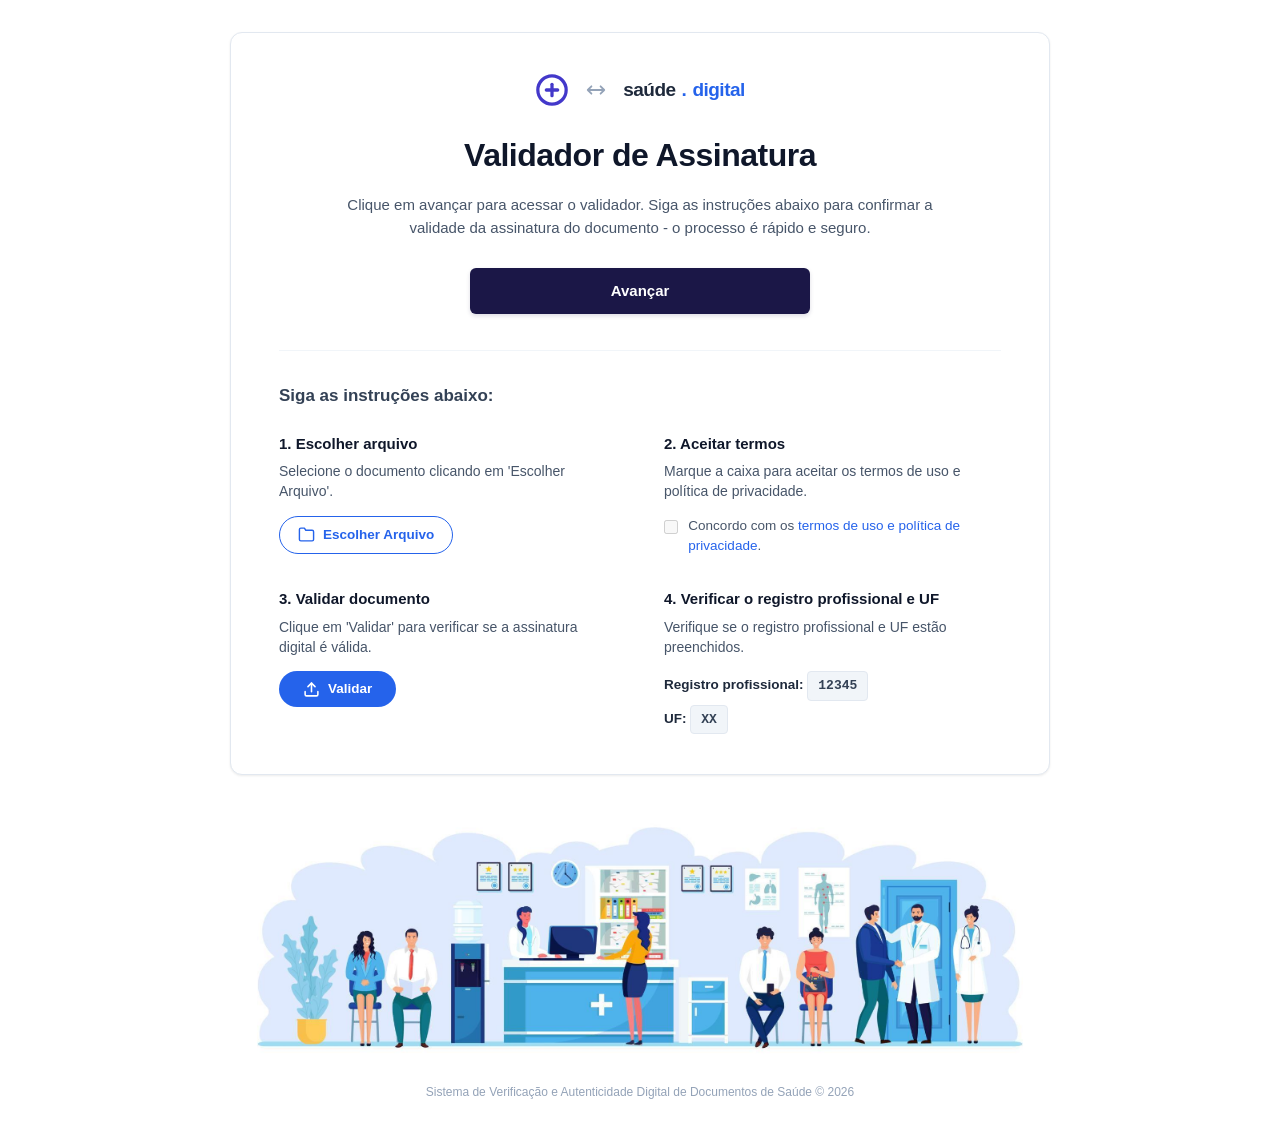
==== index.html @ e457e953 "1v" ====
<!DOCTYPE html>
<html lang="pt-BR">
<head>
  <meta charset="UTF-8" />
  <meta name="viewport" content="width=device-width, initial-scale=1.0" />
  <title>Validador de Assinatura</title>
  <link rel="stylesheet" href="assets/style.css" />
</head>
<body>

  <main class="page-container">
    <div class="main-card">
      
      <!-- Top Branding (Sem referências ao governo federal) -->
      <header class="brand-header">
        <div class="brand-logo-icon" title="Validador Clínico">
          <svg width="34" height="34" viewBox="0 0 24 24" fill="none" stroke="#4338ca" stroke-width="2.3" stroke-linecap="round" stroke-linejoin="round">
            <circle cx="12" cy="12" r="10"></circle>
            <line x1="12" y1="8" x2="12" y2="16"></line>
            <line x1="8" y1="12" x2="16" y2="12"></line>
          </svg>
        </div>
        <div class="brand-transfer-icon">
          <svg width="22" height="22" viewBox="0 0 24 24" fill="none" stroke="currentColor" stroke-width="2" stroke-linecap="round" stroke-linejoin="round">
            <path d="M7 16l-4-4m0 0l4-4m-4 4h18m-4 4l4-4m0 0l-4-4"/>
          </svg>
        </div>
        <div class="brand-badge">
          <span>saúde</span><span class="dot">.</span><span class="sub">digital</span>
        </div>
      </header>

      <!-- Main Header -->
      <h1 class="hero-title">Validador de Assinatura</h1>
      <p class="hero-subtitle">
        Clique em avançar para acessar o validador. Siga as instruções abaixo para confirmar a validade da assinatura do documento - o processo é rápido e seguro.
      </p>

      <!-- Botão Único Clicável da Tela Inicial -->
      <a href="validar.html" id="btn-hero-advance" class="btn-advance">Avançar</a>

      <!-- Instruções visuais estáticas (não clicáveis, apenas guia) -->
      <section class="instructions-section">
        <h2 class="instructions-heading">Siga as instruções abaixo:</h2>

        <div class="instructions-grid" style="pointer-events: none; user-select: none;">
          
          <!-- Passo 1 -->
          <div class="instruction-step">
            <h3>1. Escolher arquivo</h3>
            <p>Selecione o documento clicando em 'Escolher Arquivo'.</p>
            <div class="btn-outline-pill" style="cursor: default; pointer-events: none;">
              <svg width="17" height="17" viewBox="0 0 24 24" fill="none" stroke="currentColor" stroke-width="2" stroke-linecap="round" stroke-linejoin="round">
                <path d="M22 19a2 2 0 0 1-2 2H4a2 2 0 0 1-2-2V5a2 2 0 0 1 2-2h5l2 3h9a2 2 0 0 1 2 2z"></path>
              </svg>
              Escolher Arquivo
            </div>
          </div>

          <!-- Passo 2 -->
          <div class="instruction-step">
            <h3>2. Aceitar termos</h3>
            <p>Marque a caixa para aceitar os termos de uso e política de privacidade.</p>
            <label class="terms-wrapper" style="cursor: default;">
              <input type="checkbox" disabled style="cursor: default;" />
              <span>Concordo com os <span style="color: var(--accent-blue);">termos de uso e política de privacidade</span>.</span>
            </label>
          </div>

          <!-- Passo 3 -->
          <div class="instruction-step">
            <h3>3. Validar documento</h3>
            <p>Clique em 'Validar' para verificar se a assinatura digital é válida.</p>
            <div class="btn-solid-pill" style="cursor: default; pointer-events: none;">
              <svg width="17" height="17" viewBox="0 0 24 24" fill="none" stroke="currentColor" stroke-width="2.2" stroke-linecap="round" stroke-linejoin="round">
                <path d="M21 15v4a2 2 0 0 1-2 2H5a2 2 0 0 1-2-2v-4"></path>
                <polyline points="17 8 12 3 7 8"></polyline>
                <line x1="12" y1="3" x2="12" y2="15"></line>
              </svg>
              Validar
            </div>
          </div>

          <!-- Passo 4 -->
          <div class="instruction-step">
            <h3>4. Verificar o registro profissional e UF</h3>
            <p>Verifique se o registro profissional e UF estão preenchidos.</p>
            <div class="step-meta-info">
              <div>
                <strong>Registro profissional:</strong> 
                <span class="val-badge">12345</span>
              </div>
              <div style="margin-top: 4px;">
                <strong>UF:</strong> 
                <span class="val-badge">XX</span>
              </div>
            </div>
          </div>

        </div>
      </section>

    </div>

    <!-- Rodapé com a Ilustração da Clínica -->
    <footer class="page-footer">
      <img 
        src="assets/footer-clinic.png" 
        alt="Ilustração consultório médico e atendimento clínico" 
        class="footer-illustration"
      />
      <div class="footer-copyright">
        Sistema de Verificação e Autenticidade Digital de Documentos de Saúde &copy; 2026
      </div>
    </footer>
  </main>

</body>
</html>
---- assets/style.css ----
/* Reset & Base Setup */
* {
  margin: 0;
  padding: 0;
  box-sizing: border-box;
}

:root {
  --primary-navy: #1b1747;
  --primary-navy-hover: #2b256d;
  --accent-blue: #2563eb;
  --accent-blue-hover: #1d4ed8;
  --text-main: #0f172a;
  --text-muted: #475569;
  --text-sub: #64748b;
  --border-light: #e2e8f0;
  --bg-page: #ffffff;
  --card-bg: #ffffff;
  --success-green: #10b981;
  --error-red: #ef4444;
}

html, body {
  background-color: #ffffff;
}

body {
  font-family: -apple-system, BlinkMacSystemFont, "Segoe UI", Roboto, "Helvetica Neue", Arial, sans-serif;
  background-color: #ffffff;
  color: var(--text-main);
  min-height: 100vh;
  display: flex;
  flex-direction: column;
  align-items: center;
  justify-content: space-between;
  line-height: 1.5;
  -webkit-font-smoothing: antialiased;
}

/* Main Layout Wrapper */
.page-container {
  width: 100%;
  max-width: 860px;
  margin: 0 auto;
  padding: 32px 20px 0;
  display: flex;
  flex-direction: column;
  flex: 1;
}

/* Card Section */
.main-card {
  background: var(--card-bg);
  border-radius: 12px;
  box-shadow: 0 1px 3px rgba(0, 0, 0, 0.05), 0 1px 2px rgba(0, 0, 0, 0.03);
  border: 1px solid var(--border-light);
  padding: 40px 48px;
  margin-bottom: 32px;
}

/* Header & Top Branding */
.brand-header {
  display: flex;
  align-items: center;
  justify-content: center;
  gap: 16px;
  margin-bottom: 24px;
}

.brand-logo-icon {
  display: flex;
  align-items: center;
  justify-content: center;
  color: #4f46e5;
}

.brand-transfer-icon {
  color: #94a3b8;
  display: flex;
  align-items: center;
}

.brand-badge {
  display: flex;
  align-items: center;
  gap: 6px;
  font-size: 19px;
  font-weight: 700;
  letter-spacing: -0.5px;
  color: #1e293b;
}

.brand-badge span.dot {
  color: #2563eb;
}

.brand-badge span.sub {
  color: #2563eb;
  font-weight: 800;
}

/* Titles and Hero Text */
.hero-title {
  font-size: 32px;
  font-weight: 700;
  text-align: center;
  color: #0f172a;
  margin-bottom: 14px;
  letter-spacing: -0.5px;
}

.hero-subtitle {
  font-size: 15px;
  text-align: center;
  color: var(--text-muted);
  max-width: 620px;
  margin: 0 auto 28px;
  line-height: 1.55;
}

/* Primary Button (Avançar / Ações) */
.btn-advance {
  display: block;
  width: 100%;
  max-width: 340px;
  margin: 0 auto 36px;
  background-color: var(--primary-navy);
  color: #ffffff;
  font-size: 15px;
  font-weight: 600;
  text-align: center;
  padding: 12px 24px;
  border-radius: 6px;
  text-decoration: none;
  border: none;
  cursor: pointer;
  transition: all 0.2s ease-in-out;
  box-shadow: 0 2px 4px rgba(27, 23, 71, 0.15);
}

.btn-advance:hover {
  background-color: var(--primary-navy-hover);
  transform: translateY(-1px);
  box-shadow: 0 4px 6px rgba(27, 23, 71, 0.2);
}

.btn-advance:active {
  transform: translateY(0);
}

/* Instructions Section */
.instructions-section {
  border-top: 1px solid #f1f5f9;
  padding-top: 32px;
}

.instructions-heading {
  font-size: 17px;
  font-weight: 600;
  color: #334155;
  margin-bottom: 24px;
}

.instructions-grid {
  display: grid;
  grid-template-columns: 1fr 1fr;
  column-gap: 48px;
  row-gap: 32px;
}

.instruction-step h3 {
  font-size: 15px;
  font-weight: 700;
  color: #0f172a;
  margin-bottom: 6px;
}

.instruction-step p {
  font-size: 14px;
  color: var(--text-muted);
  line-height: 1.45;
  margin-bottom: 14px;
}

/* Secondary Action Buttons inside steps */
.btn-outline-pill {
  display: inline-flex;
  align-items: center;
  gap: 8px;
  border: 1.5px solid var(--accent-blue);
  background: transparent;
  color: var(--accent-blue);
  font-size: 13.5px;
  font-weight: 600;
  padding: 8px 18px;
  border-radius: 9999px;
  cursor: pointer;
  transition: all 0.2s;
  text-decoration: none;
}

.btn-outline-pill:hover {
  background-color: rgba(37, 99, 235, 0.06);
}

.btn-solid-pill {
  display: inline-flex;
  align-items: center;
  gap: 8px;
  background-color: var(--accent-blue);
  color: #ffffff;
  border: none;
  font-size: 13.5px;
  font-weight: 600;
  padding: 8px 24px;
  border-radius: 9999px;
  cursor: pointer;
  transition: all 0.2s;
  text-decoration: none;
}

.btn-solid-pill:hover {
  background-color: var(--accent-blue-hover);
}

/* Terms Checkbox */
.terms-wrapper {
  display: flex;
  align-items: flex-start;
  gap: 10px;
  font-size: 13.5px;
  color: var(--text-muted);
}

.terms-wrapper input[type="checkbox"] {
  margin-top: 3px;
  width: 16px;
  height: 16px;
  accent-color: var(--accent-blue);
  cursor: pointer;
}

.terms-wrapper a {
  color: var(--accent-blue);
  text-decoration: none;
  font-weight: 500;
}

.terms-wrapper a:hover {
  text-decoration: underline;
}

/* Doctor / Professional Info in Step 4 */
.step-meta-info {
  font-size: 13.5px;
  color: var(--text-muted);
  line-height: 1.8;
}

.step-meta-info strong {
  color: #1e293b;
  font-weight: 600;
}

.val-badge {
  display: inline-flex;
  align-items: center;
  gap: 4px;
  background-color: #f1f5f9;
  color: #334155;
  padding: 2px 10px;
  border-radius: 4px;
  font-weight: 600;
  font-family: ui-monospace, SFMono-Regular, Menlo, Monaco, Consolas, monospace;
  font-size: 13px;
  border: 1px solid #e2e8f0;
  transition: all 0.3s ease;
}

.val-badge.filled {
  background-color: #ecfdf5;
  color: #065f46;
  border-color: #a7f3d0;
}

.file-status-tag {
  display: inline-flex;
  align-items: center;
  gap: 6px;
  margin-top: 10px;
  padding: 4px 10px;
  background: #f0fdf4;
  border: 1px solid #bbf7d0;
  border-radius: 6px;
  font-size: 12.5px;
  color: #166534;
  font-weight: 500;
  animation: fadeIn 0.3s ease;
}

@keyframes fadeIn {
  from { opacity: 0; transform: translateY(4px); }
  to { opacity: 1; transform: translateY(0); }
}

/* Painel de Validação de Token Integrado */
.token-reveal-box {
  background: #f8fafc;
  border: 1.5px solid #cbd5e1;
  border-radius: 10px;
  padding: 24px 28px;
  margin-top: 32px;
  animation: fadeIn 0.4s ease;
  box-shadow: 0 4px 12px rgba(0, 0, 0, 0.04);
}

.token-reveal-box h3 {
  font-size: 16px;
  font-weight: 700;
  color: #0f172a;
  margin-bottom: 6px;
  display: flex;
  align-items: center;
  gap: 8px;
}

.token-reveal-box p {
  font-size: 13.5px;
  color: var(--text-muted);
  margin-bottom: 16px;
}

.attached-doc-banner {
  display: flex;
  align-items: center;
  justify-content: space-between;
  background: #ffffff;
  border: 1px solid var(--border-light);
  border-radius: 6px;
  padding: 10px 14px;
  font-size: 13px;
  margin-bottom: 18px;
}

.attached-doc-meta {
  display: flex;
  gap: 16px;
  font-size: 12.5px;
  color: var(--text-muted);
}

.attached-doc-meta strong {
  color: #0f172a;
}

/* Token Form Specific Styles */
.form-group {
  max-width: 440px;
  margin: 0 auto 24px;
  display: flex;
  flex-direction: column;
  gap: 8px;
}

.form-label {
  font-size: 14px;
  font-weight: 600;
  color: #1e293b;
  display: flex;
  align-items: center;
  gap: 6px;
}

.input-token {
  width: 100%;
  padding: 14px 16px;
  font-size: 16px;
  border: 1.5px solid var(--border-light);
  border-radius: 8px;
  outline: none;
  transition: border-color 0.2s, box-shadow 0.2s;
  letter-spacing: 1px;
  font-family: inherit;
  color: #0f172a;
  background-color: #fbfcfe;
}

.input-token:focus {
  border-color: var(--accent-blue);
  background-color: #ffffff;
  box-shadow: 0 0 0 4px rgba(37, 99, 235, 0.12);
}

.input-helper {
  font-size: 12.5px;
  color: var(--text-sub);
}

/* Alert / Feedback Messages */
.alert-box {
  display: none;
  padding: 12px 16px;
  border-radius: 8px;
  font-size: 14px;
  margin-bottom: 20px;
  max-width: 440px;
  margin-left: auto;
  margin-right: auto;
}

.alert-box.show {
  display: flex;
  align-items: center;
  gap: 10px;
}

.alert-error {
  background-color: #fef2f2;
  border: 1px solid #fecaca;
  color: #b91c1c;
}

.alert-success {
  background-color: #ecfdf5;
  border: 1px solid #a7f3d0;
  color: #047857;
}

/* Loading spinner */
.spinner {
  display: inline-block;
  width: 18px;
  height: 18px;
  border: 2.5px solid rgba(255, 255, 255, 0.3);
  border-radius: 50%;
  border-top-color: #ffffff;
  animation: spin 0.8s linear infinite;
  vertical-align: middle;
  margin-right: 8px;
}

@keyframes spin {
  to { transform: rotate(360deg); }
}

/* Patient Result Screen Specifics */
.badge-status {
  display: inline-flex;
  align-items: center;
  gap: 6px;
  padding: 6px 14px;
  background-color: #ecfdf5;
  color: #059669;
  border: 1px solid #a7f3d0;
  border-radius: 9999px;
  font-size: 13.5px;
  font-weight: 600;
  margin-bottom: 24px;
}

.patient-card-header {
  text-align: center;
  margin-bottom: 28px;
}

.patient-info-box {
  background: #f8fafc;
  border: 1px solid #e2e8f0;
  border-left: 4px solid var(--accent-blue);
  border-radius: 8px;
  padding: 24px;
  margin-bottom: 28px;
}

.patient-info-box h2 {
  font-size: 16px;
  font-weight: 700;
  color: #0f172a;
  text-transform: uppercase;
  letter-spacing: 0.5px;
  margin-bottom: 16px;
  display: flex;
  align-items: center;
  gap: 8px;
}

.patient-data-list {
  display: flex;
  flex-direction: column;
  gap: 12px;
}

.patient-row {
  display: flex;
  flex-direction: column;
  padding-bottom: 10px;
  border-bottom: 1px solid #edf2f7;
}

.patient-row:last-child {
  border-bottom: none;
  padding-bottom: 0;
}

.patient-label {
  font-size: 12px;
  font-weight: 600;
  color: var(--text-sub);
  text-transform: uppercase;
  letter-spacing: 0.5px;
}

.patient-value {
  font-size: 17px;
  font-weight: 700;
  color: #0f172a;
  margin-top: 2px;
}

.patient-value.highlight-alert {
  color: #0369a1;
  background-color: #e0f2fe;
  padding: 8px 12px;
  border-radius: 6px;
  font-size: 15px;
  display: inline-block;
  margin-top: 4px;
}

/* Footer Section */
.page-footer {
  width: 100%;
  margin-top: auto;
  display: flex;
  flex-direction: column;
  align-items: center;
  padding-bottom: 24px;
  background-color: #ffffff;
}

.footer-illustration {
  width: 100%;
  max-width: 900px;
  height: auto;
  display: block;
  background-color: #ffffff;
  border: none;
  box-shadow: none;
  filter: none;
}

.footer-copyright {
  font-size: 12px;
  color: #94a3b8;
  margin-top: 12px;
  text-align: center;
  background-color: #ffffff;
}

/* Responsiveness */
@media (max-width: 768px) {
  .main-card {
    padding: 28px 20px;
  }
  
  .instructions-grid {
    grid-template-columns: 1fr;
    gap: 24px;
  }
  
  .hero-title {
    font-size: 26px;
  }
  
  .btn-advance {
    max-width: 100%;
  }
}
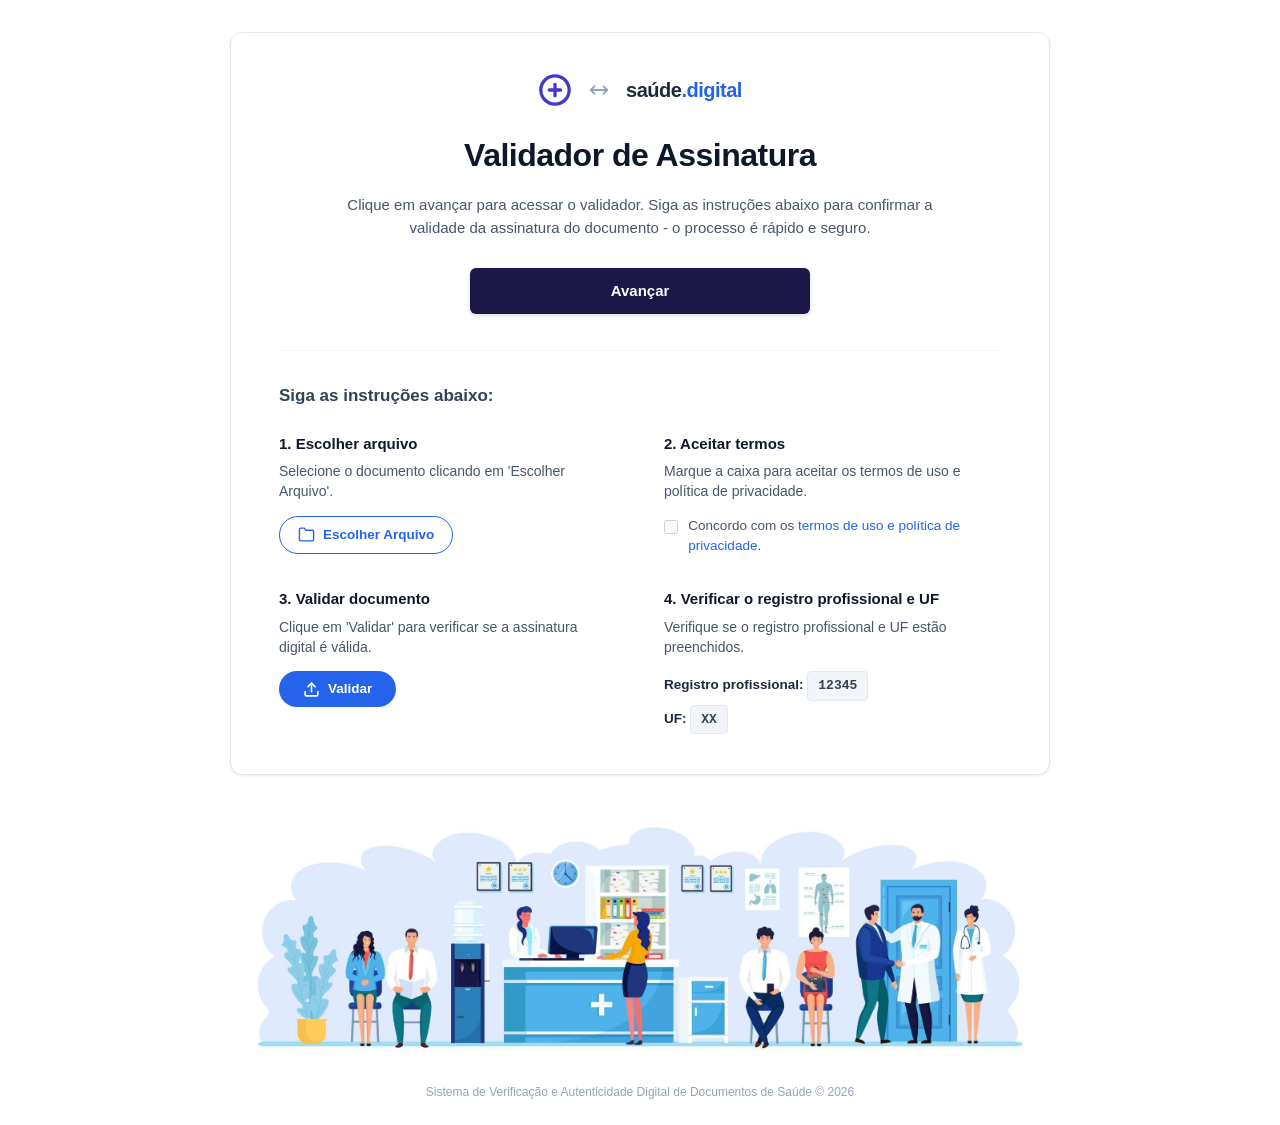
==== commit 8f5c78f6: "atualizações v5" ====
--- a/index.html
+++ b/index.html
@@ -4,6 +4,7 @@
   <meta charset="UTF-8" />
   <meta name="viewport" content="width=device-width, initial-scale=1.0" />
   <title>Validador de Assinatura</title>
+  <link rel="icon" type="image/svg+xml" href="assets/favicon.svg" />
   <link rel="stylesheet" href="assets/style.css" />
 </head>
 <body>
@@ -26,7 +27,7 @@
           </svg>
         </div>
         <div class="brand-badge">
-          <span>saúde</span><span class="dot">.</span><span class="sub">digital</span>
+          <span>saúde</span><span class="sub">.digital</span>
         </div>
       </header>
 
--- a/assets/style.css
+++ b/assets/style.css
@@ -81,20 +81,15 @@
 }
 
 .brand-badge {
-  display: flex;
-  align-items: center;
-  gap: 6px;
-  font-size: 19px;
+  display: inline-flex;
+  align-items: center;
+  font-size: 20px;
   font-weight: 700;
   letter-spacing: -0.5px;
   color: #1e293b;
 }
 
-.brand-badge span.dot {
-  color: #2563eb;
-}
-
-.brand-badge span.sub {
+.brand-badge .sub {
   color: #2563eb;
   font-weight: 800;
 }
@@ -221,6 +216,26 @@
 
 .btn-solid-pill:hover {
   background-color: var(--accent-blue-hover);
+}
+
+.btn-solid-pill.ready-to-validate {
+  animation: pulse-action 1.8s infinite;
+  background-color: #1d4ed8;
+}
+
+@keyframes pulse-action {
+  0% {
+    box-shadow: 0 0 0 0 rgba(37, 99, 235, 0.45);
+    transform: scale(1);
+  }
+  50% {
+    box-shadow: 0 0 0 7px rgba(37, 99, 235, 0);
+    transform: scale(1.02);
+  }
+  100% {
+    box-shadow: 0 0 0 0 rgba(37, 99, 235, 0);
+    transform: scale(1);
+  }
 }
 
 /* Terms Checkbox */
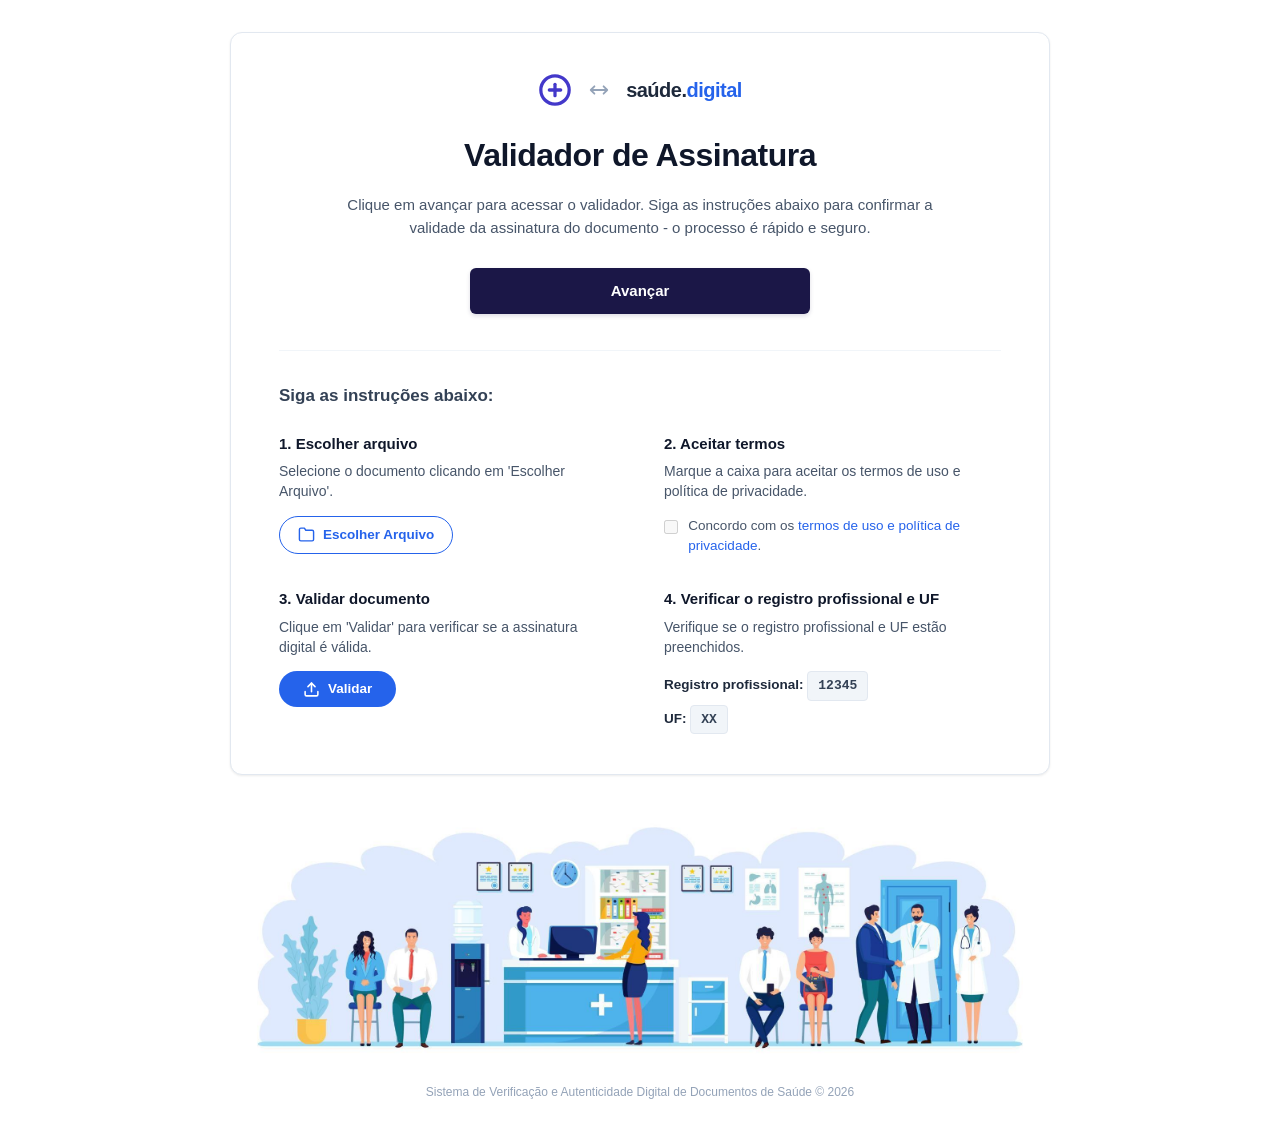
==== commit e4569432: "atualizações v6" ====
--- a/index.html
+++ b/index.html
@@ -27,7 +27,7 @@
           </svg>
         </div>
         <div class="brand-badge">
-          <span>saúde</span><span class="sub">.digital</span>
+          <span>saúde.</span><span class="sub">digital</span>
         </div>
       </header>
 
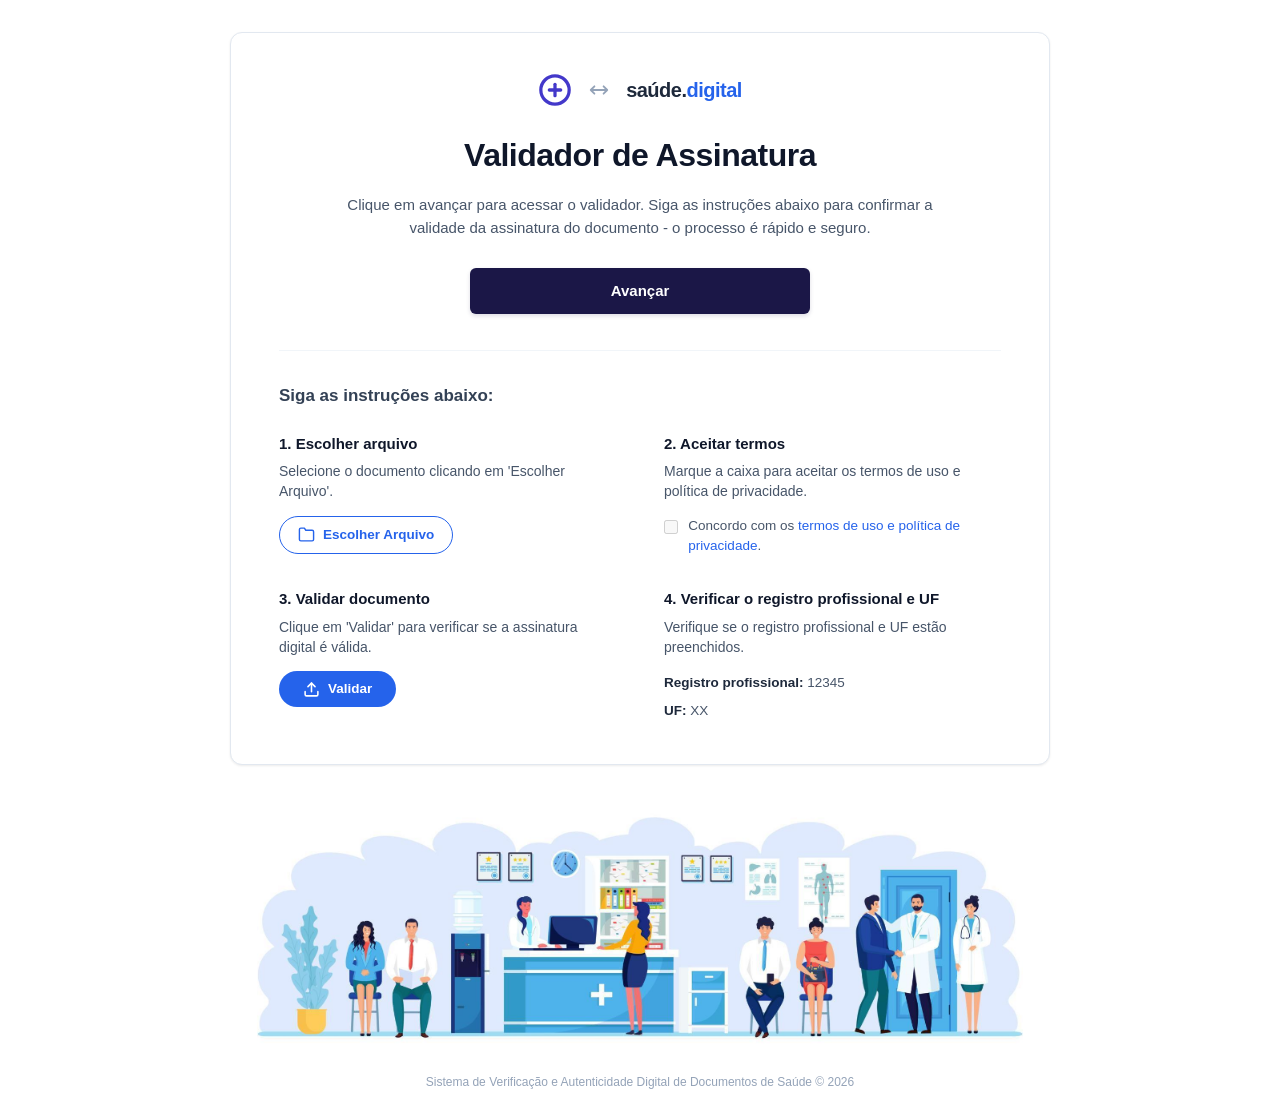
==== commit 16547dd6: "atualizações v11" ====
--- a/index.html
+++ b/index.html
@@ -87,14 +87,8 @@
             <h3>4. Verificar o registro profissional e UF</h3>
             <p>Verifique se o registro profissional e UF estão preenchidos.</p>
             <div class="step-meta-info">
-              <div>
-                <strong>Registro profissional:</strong> 
-                <span class="val-badge">12345</span>
-              </div>
-              <div style="margin-top: 4px;">
-                <strong>UF:</strong> 
-                <span class="val-badge">XX</span>
-              </div>
+              <div><strong>Registro profissional:</strong> 12345</div>
+              <div style="margin-top: 4px;"><strong>UF:</strong> XX</div>
             </div>
           </div>
 
--- a/assets/style.css
+++ b/assets/style.css
@@ -56,6 +56,27 @@
   border: 1px solid var(--border-light);
   padding: 40px 48px;
   margin-bottom: 32px;
+  animation: pageFadeIn 0.25s cubic-bezier(0.16, 1, 0.3, 1);
+}
+
+@keyframes pageFadeIn {
+  from {
+    opacity: 0;
+    transform: translateY(6px);
+  }
+  to {
+    opacity: 1;
+    transform: translateY(0);
+  }
+}
+
+/* Drag & Drop Zone */
+.drop-zone-highlight {
+  border: 2px dashed var(--accent-blue) !important;
+  background-color: #f0f7ff !important;
+  border-radius: 8px;
+  padding: 8px;
+  transition: all 0.2s ease;
 }
 
 /* Header & Top Branding */
@@ -216,6 +237,16 @@
 
 .btn-solid-pill:hover {
   background-color: var(--accent-blue-hover);
+}
+
+.btn-solid-pill:disabled,
+.btn-solid-pill[disabled] {
+  opacity: 0.45;
+  cursor: not-allowed !important;
+  pointer-events: none !important;
+  box-shadow: none !important;
+  transform: none !important;
+  animation: none !important;
 }
 
 .btn-solid-pill.ready-to-validate {
